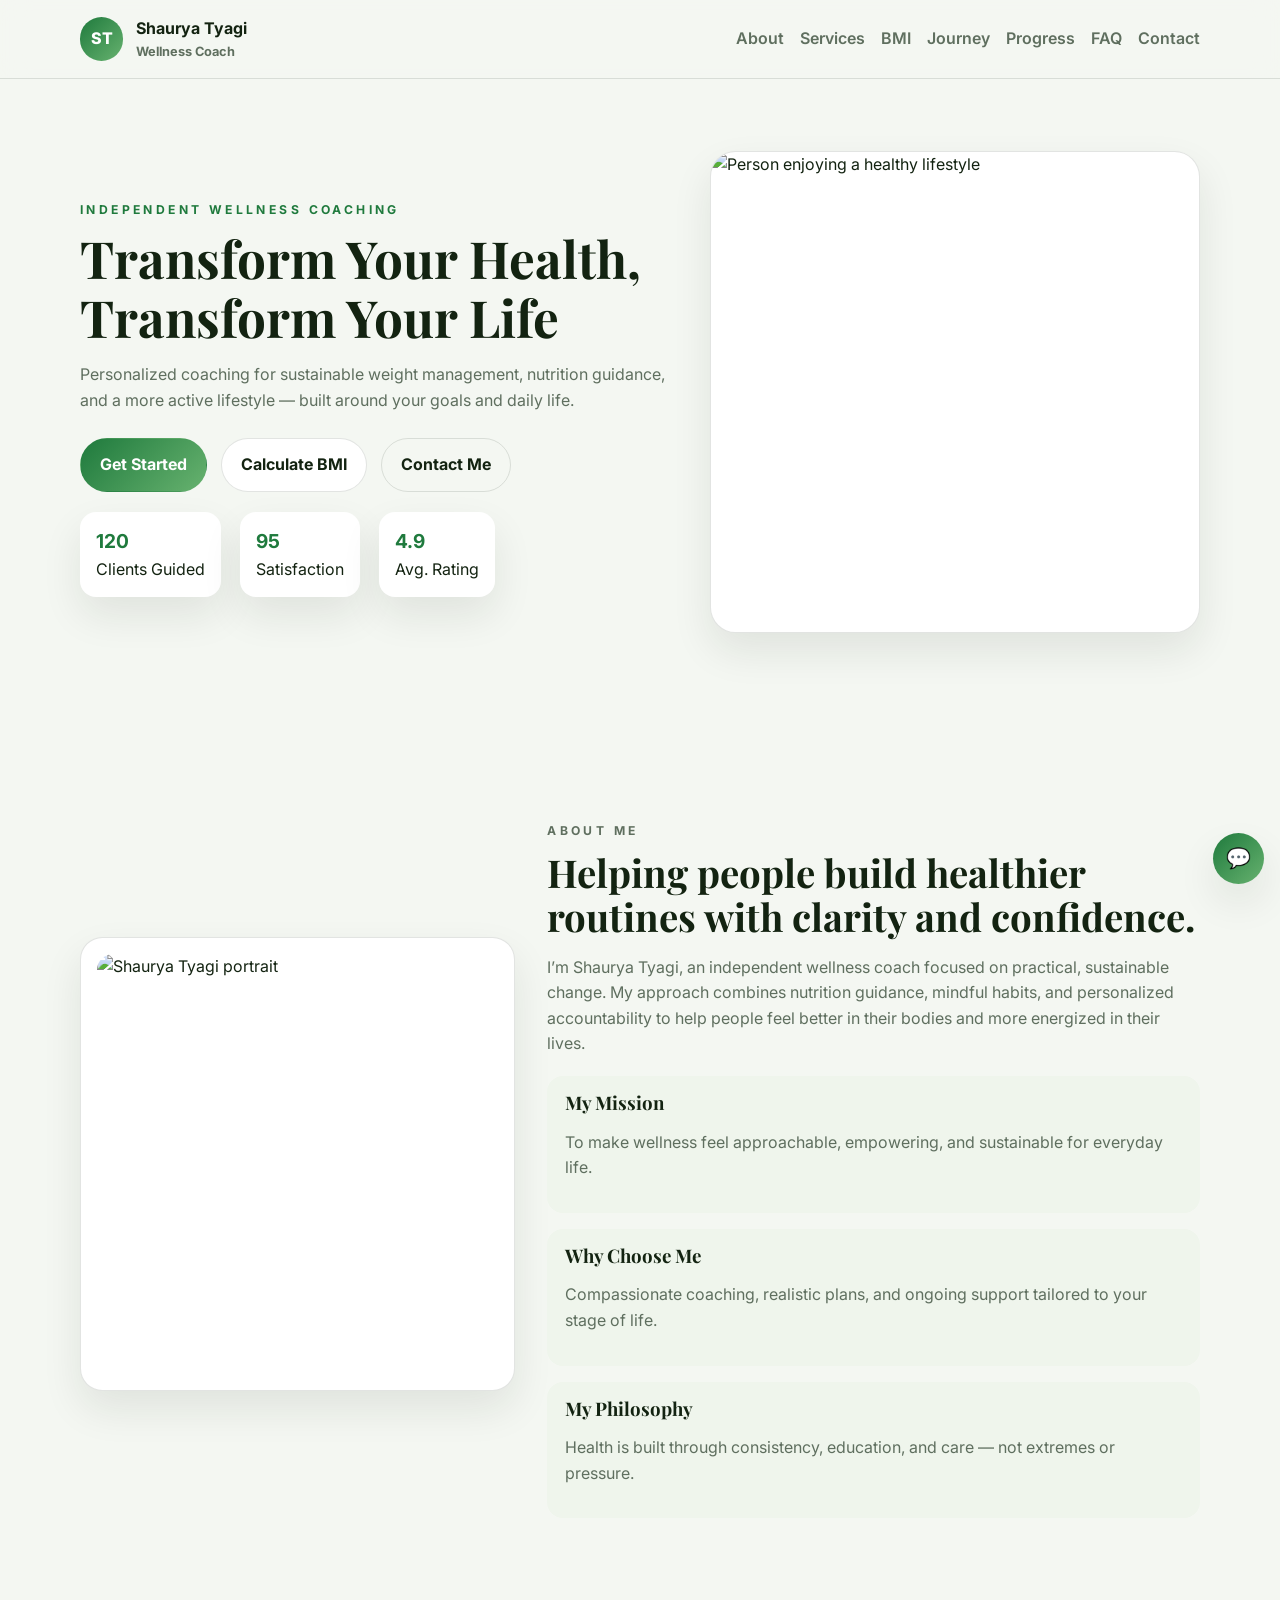
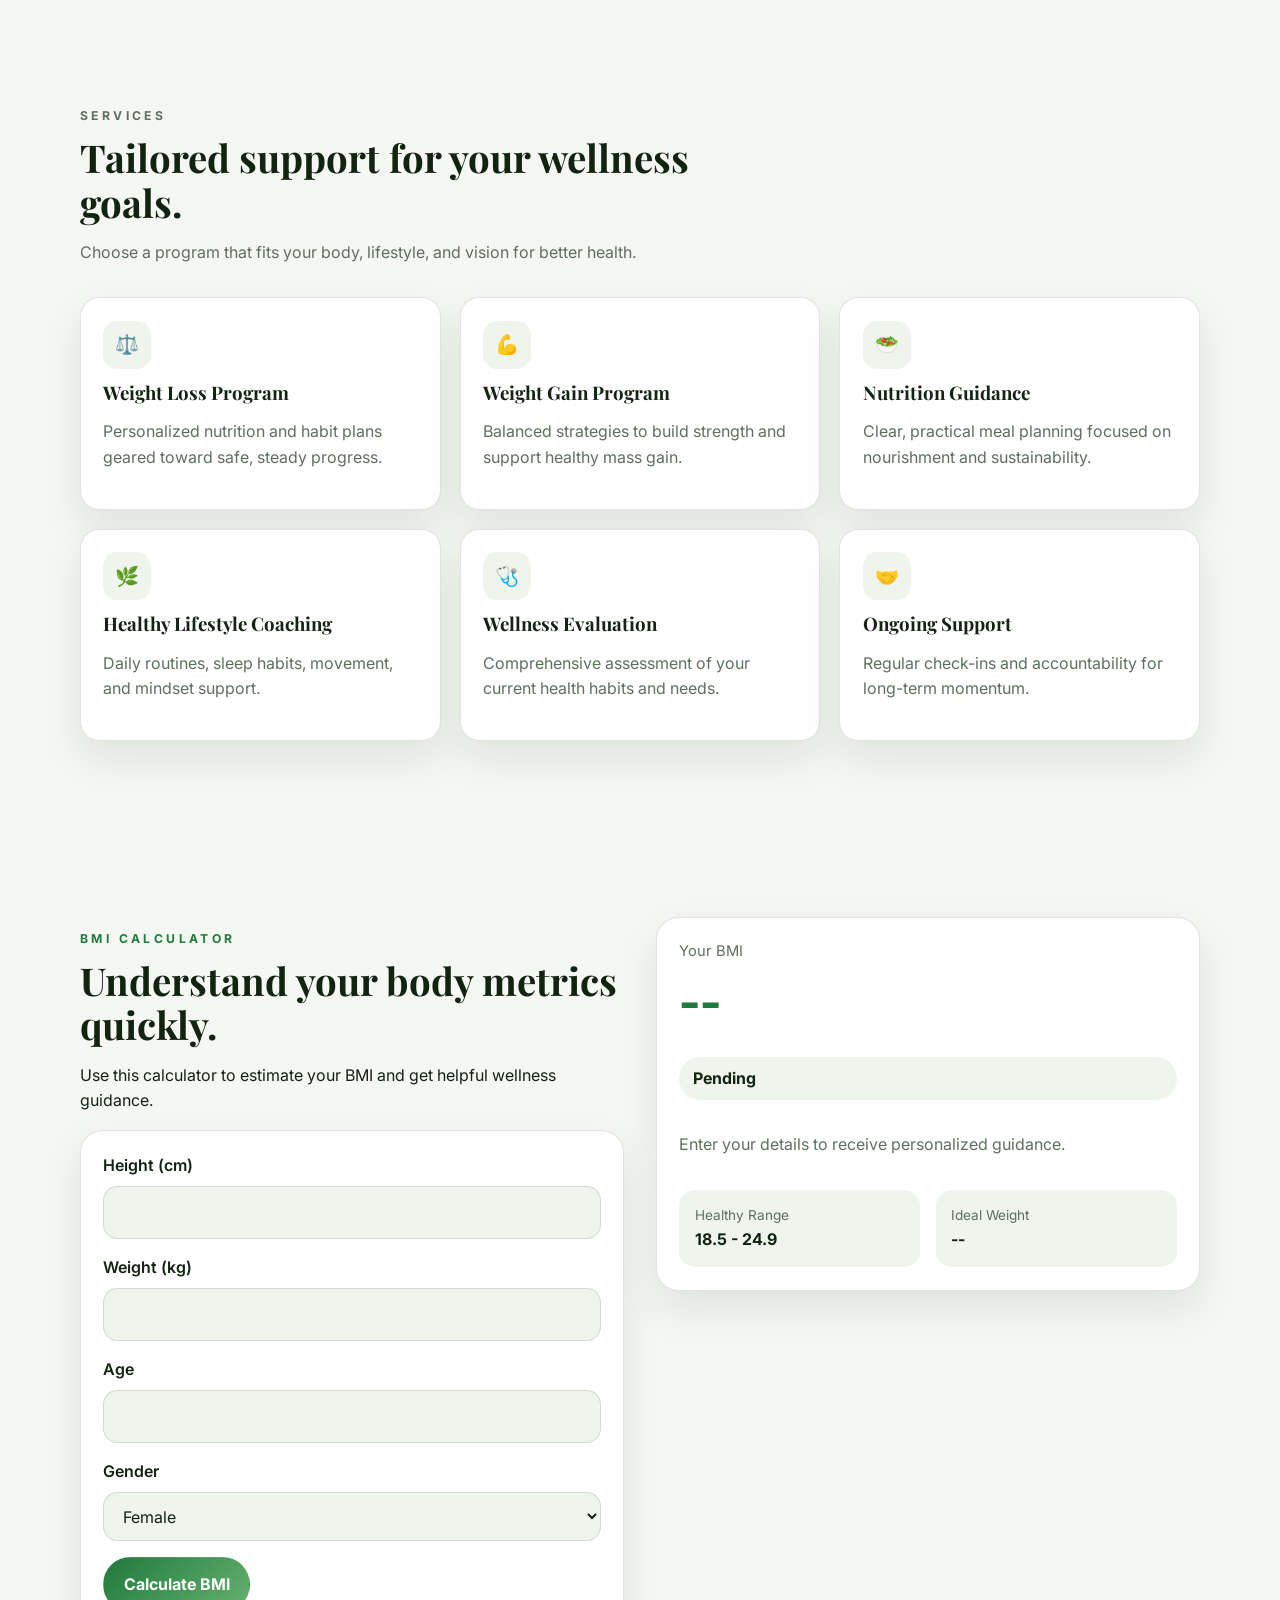
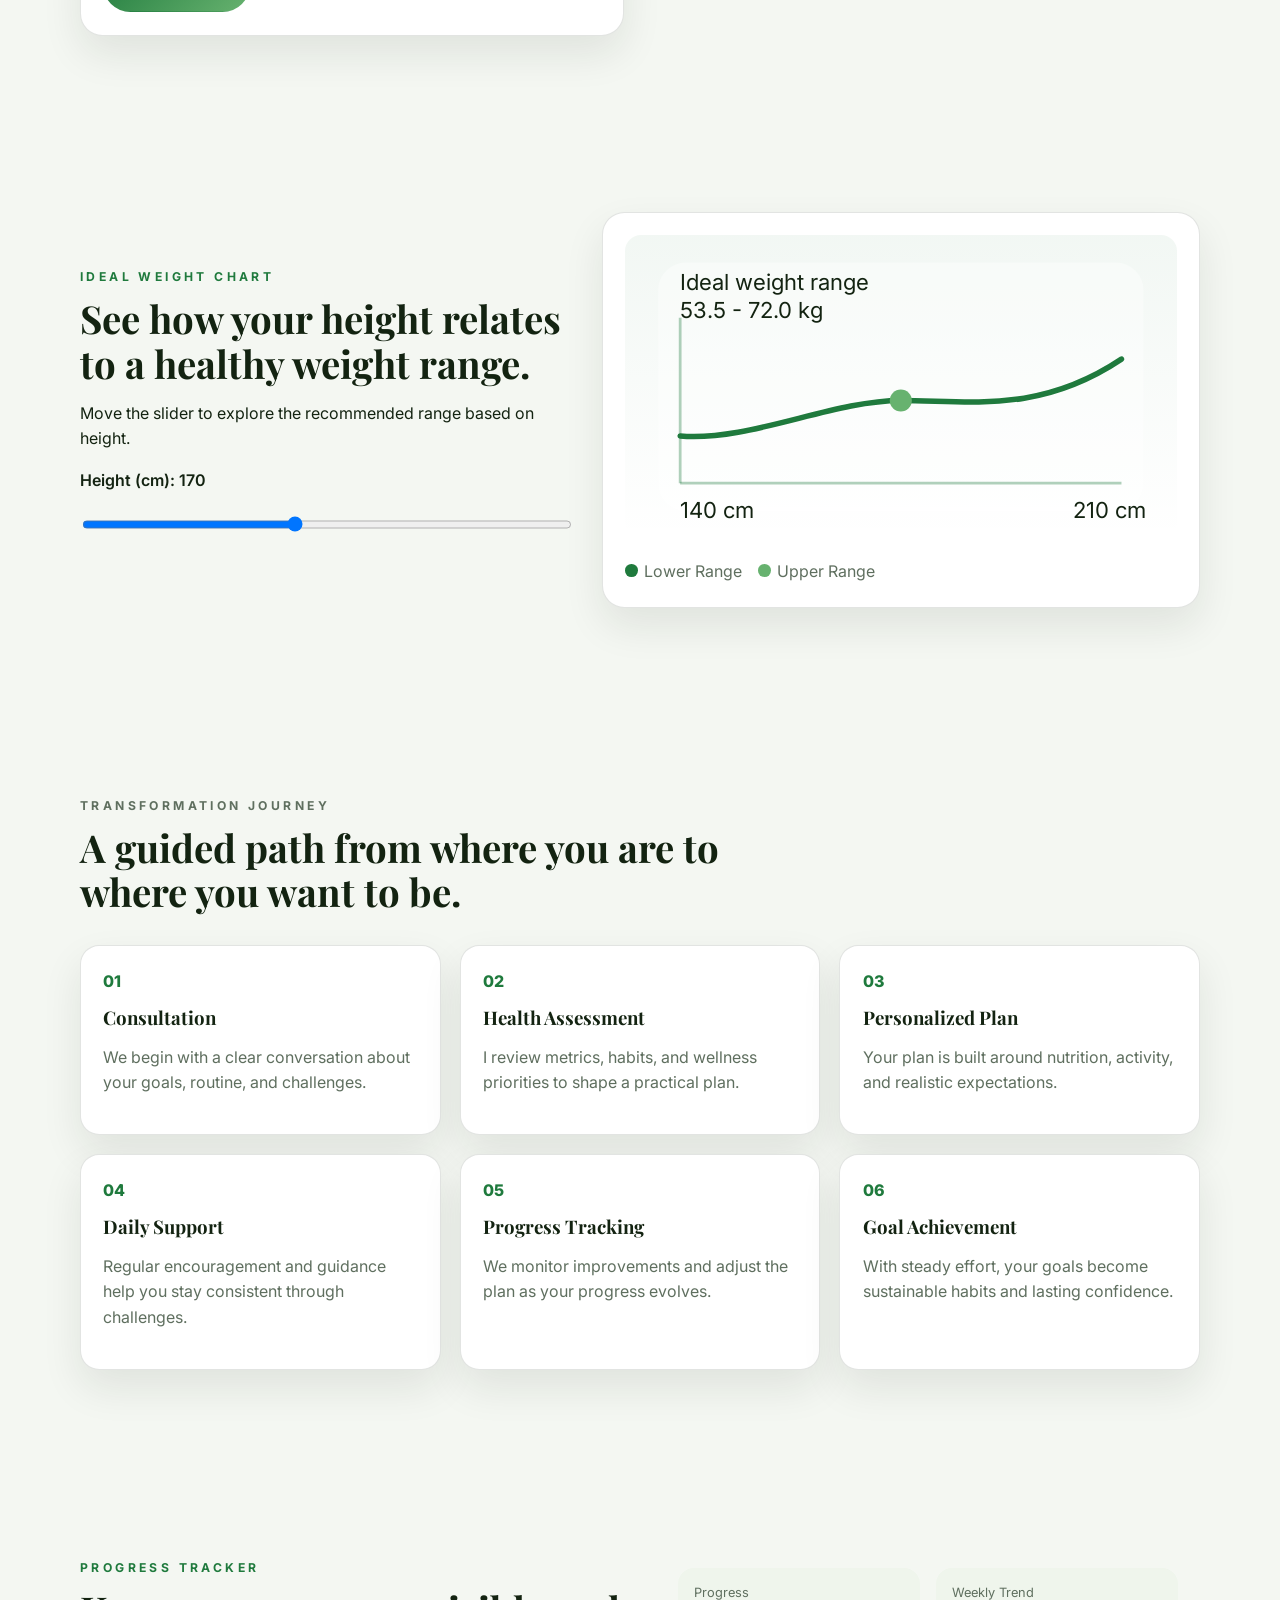
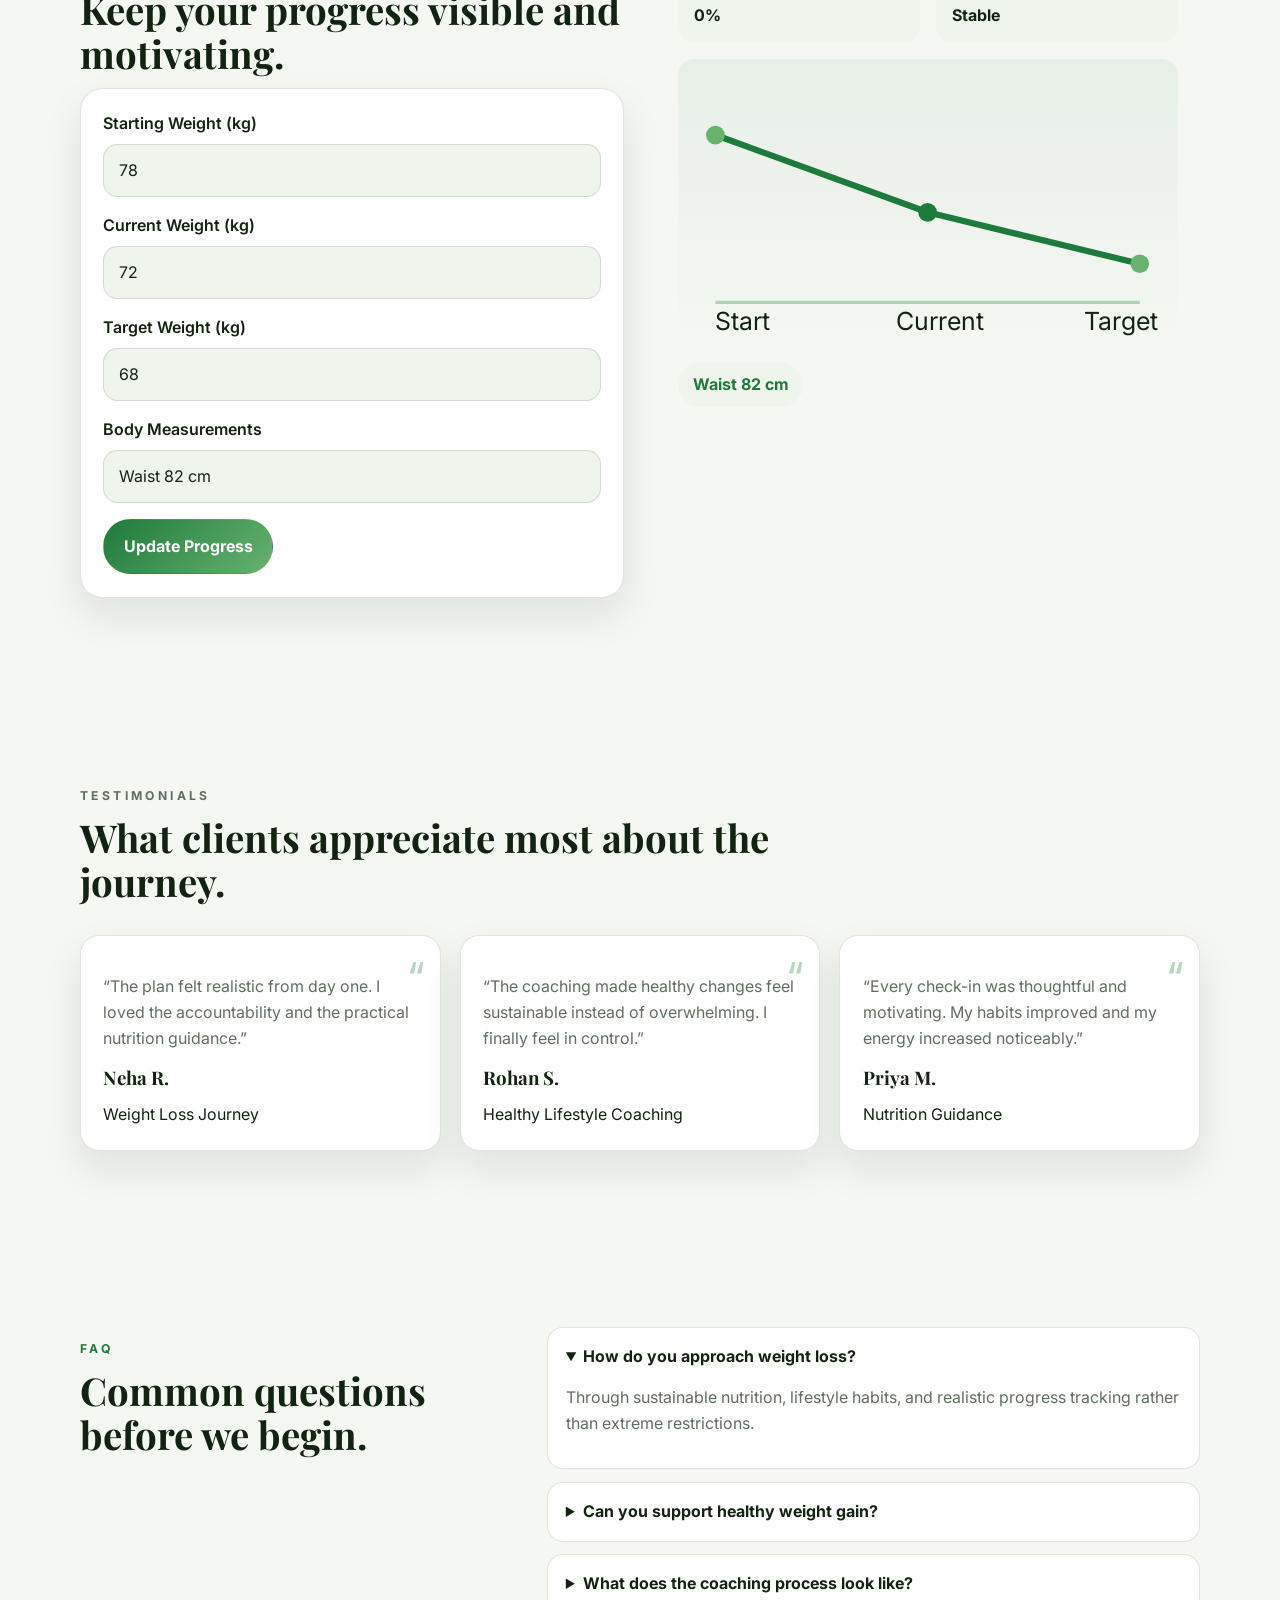
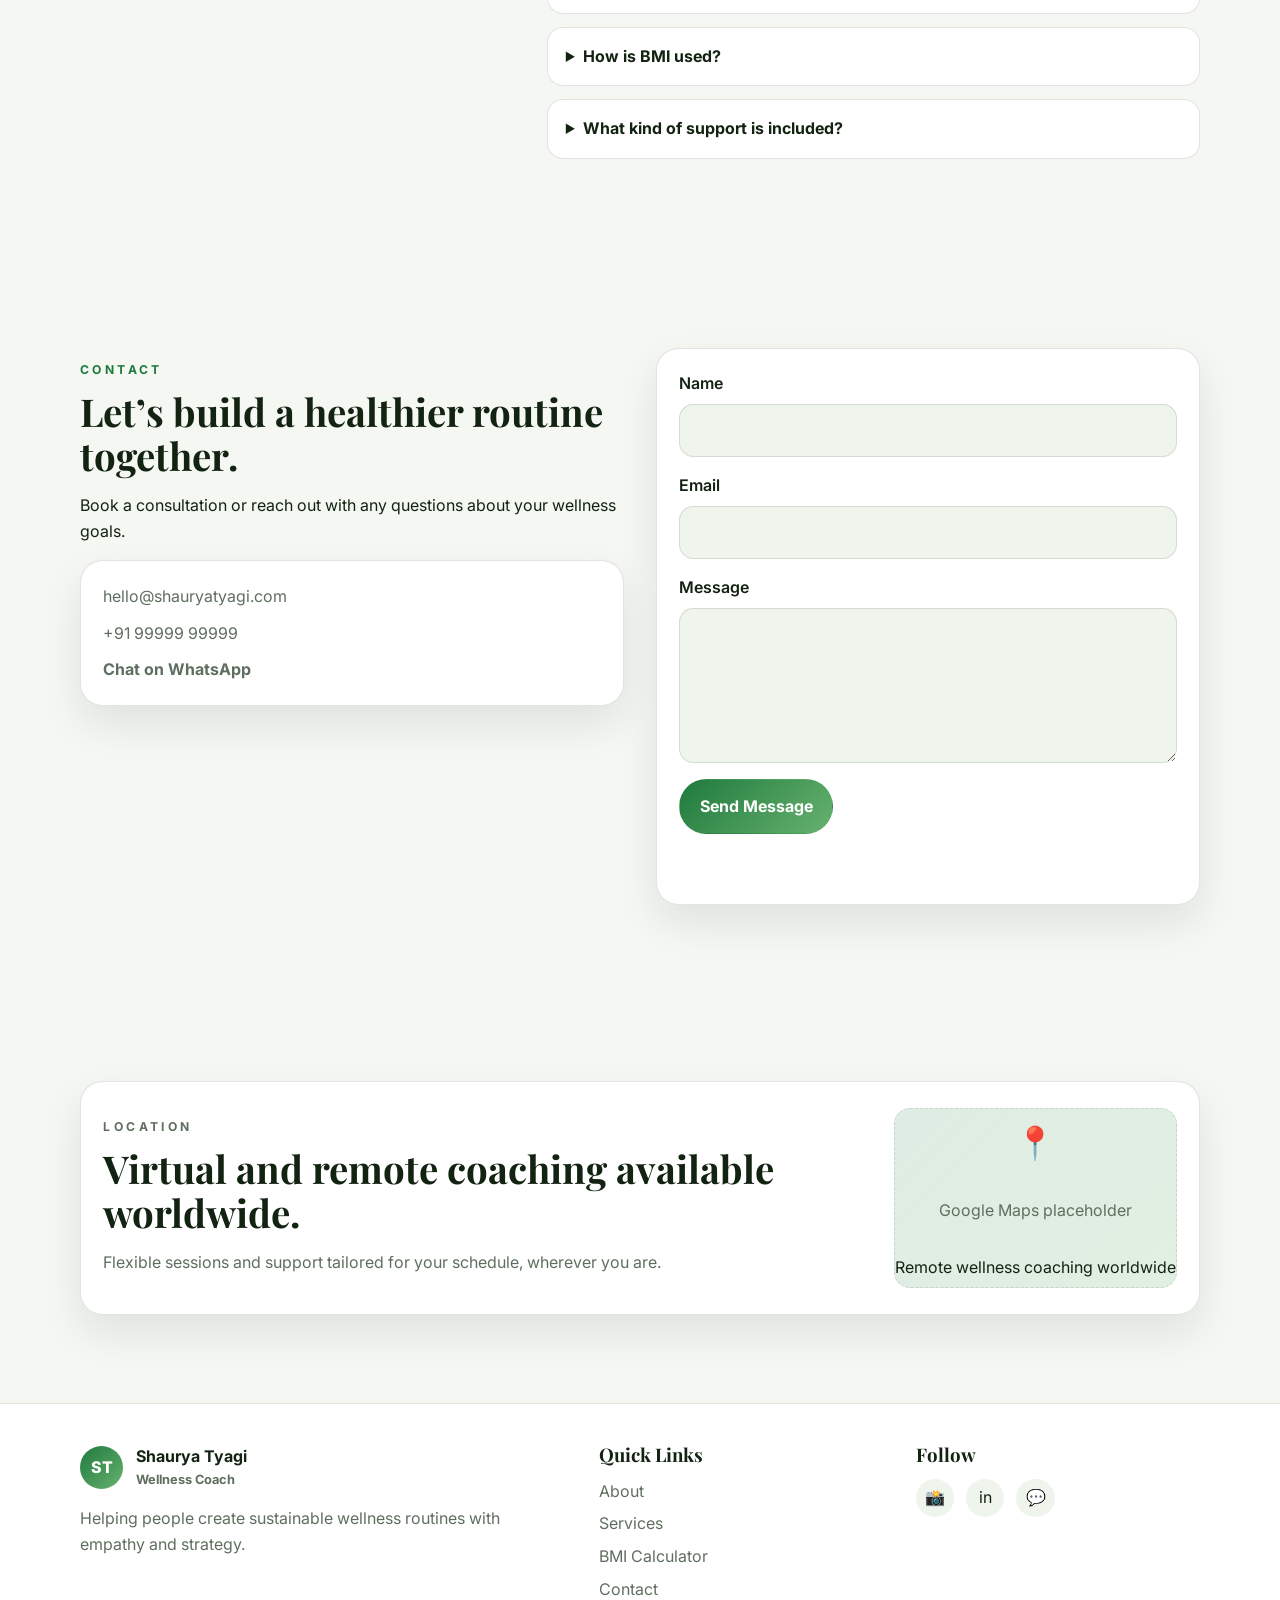
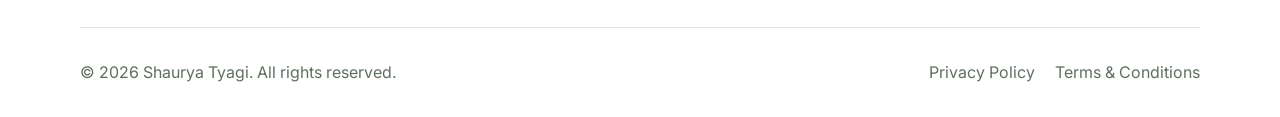
==== index.html @ 5077f077 "Publish wellness website" ====
<!DOCTYPE html>
<html lang="en">
  <head>
    <meta charset="UTF-8" />
    <meta name="viewport" content="width=device-width, initial-scale=1.0" />
    <title>Shaurya Tyagi | Wellness Coaching</title>
    <meta
      name="description"
      content="Premium wellness coaching for healthy weight loss, weight gain, nutrition guidance, and sustainable lifestyle transformation."
    />
    <meta name="theme-color" content="#1f7a3d" />
    <meta name="robots" content="index, follow" />
    <link rel="canonical" href="https://shauryatyagi.com/" />
    <meta property="og:title" content="Shaurya Tyagi | Wellness Coaching" />
    <meta
      property="og:description"
      content="Personalized wellness coaching for weight management, nutrition, and healthy lifestyle transformation."
    />
    <meta property="og:type" content="website" />
    <meta property="og:url" content="https://shauryatyagi.com/" />
    <meta property="og:image" content="https://images.unsplash.com/photo-1518611012118-696072aa579a?auto=format&fit=crop&w=1200&q=80" />
    <meta name="twitter:card" content="summary_large_image" />
    <meta name="twitter:title" content="Shaurya Tyagi | Wellness Coaching" />
    <meta name="twitter:description" content="Premium wellness coaching for sustainable health transformation." />
    <link rel="icon" href="data:image/svg+xml,%3Csvg xmlns='http://www.w3.org/2000/svg' viewBox='0 0 64 64'%3E%3Crect width='64' height='64' rx='16' fill='%231f7a3d'/%3E%3Cpath d='M20 44c4-10 10-17 12-17s8 7 12 17' stroke='white' stroke-width='4' fill='none' stroke-linecap='round'/%3E%3Cpath d='M24 24c0-6 4-10 8-10s8 4 8 10' stroke='white' stroke-width='4' fill='none' stroke-linecap='round'/%3E%3C/svg%3E" />
    <link rel="preconnect" href="https://fonts.googleapis.com" />
    <link rel="preconnect" href="https://fonts.gstatic.com" crossorigin />
    <link href="https://fonts.googleapis.com/css2?family=Inter:wght@400;500;600;700;800&family=Playfair+Display:wght@600;700&display=swap" rel="stylesheet" />
    <link rel="stylesheet" href="style.css" />
    <script type="application/ld+json">
      {
        "@context": "https://schema.org",
        "@type": "Person",
        "name": "Shaurya Tyagi",
        "jobTitle": "Independent Herbalife Wellness Coach",
        "description": "Wellness coach helping clients achieve healthy weight loss, weight gain, better nutrition, and sustainable active lifestyles.",
        "url": "https://shauryatyagi.com",
        "sameAs": [
          "https://www.instagram.com/",
          "https://www.linkedin.com/"
        ]
      }
    </script>
  </head>
  <body>
    <a class="skip-link" href="#main-content">Skip to content</a>

    <div class="loader" aria-hidden="true">
      <div class="loader-spinner"></div>
    </div>

    <header class="site-header">
      <div class="container nav-wrap">
        <a class="brand" href="#hero" aria-label="Go to homepage">
          <span class="brand-mark">ST</span>
          <span>
            <strong>Shaurya Tyagi</strong>
            <small>Wellness Coach</small>
          </span>
        </a>
        <button class="nav-toggle" aria-expanded="false" aria-label="Toggle navigation">
          <span></span><span></span><span></span>
        </button>
        <nav class="site-nav" aria-label="Primary navigation">
          <a href="#about">About</a>
          <a href="#services">Services</a>
          <a href="#bmi">BMI</a>
          <a href="#journey">Journey</a>
          <a href="#progress">Progress</a>
          <a href="#faq">FAQ</a>
          <a href="#contact">Contact</a>
          <button class="theme-toggle" type="button" aria-label="Toggle dark mode">
            <span class="theme-icon">☀️</span>
          </button>
        </nav>
      </div>
    </header>

    <main id="main-content">
      <section class="hero section" id="hero">
        <div class="container hero-grid">
          <div class="hero-copy reveal">
            <p class="eyebrow">Independent Wellness Coaching</p>
            <h1>Transform Your Health, Transform Your Life</h1>
            <p class="hero-text">
              Personalized coaching for sustainable weight management, nutrition guidance, and a more active lifestyle — built around your goals and daily life.
            </p>
            <div class="hero-actions">
              <a class="btn btn-primary" href="#contact">Get Started</a>
              <a class="btn btn-secondary" href="#bmi">Calculate BMI</a>
              <a class="btn btn-ghost" href="#contact">Contact Me</a>
            </div>
            <div class="hero-highlights">
              <div>
                <strong data-counter="120">0</strong>
                <span>Clients Guided</span>
              </div>
              <div>
                <strong data-counter="95">0</strong>
                <span>Satisfaction</span>
              </div>
              <div>
                <strong data-counter="4.9">0</strong>
                <span>Avg. Rating</span>
              </div>
            </div>
          </div>
          <div class="hero-visual reveal">
            <div class="hero-card">
              <img src="https://images.unsplash.com/photo-1518611012118-696072aa579a?auto=format&fit=crop&w=900&q=80" alt="Person enjoying a healthy lifestyle" />
            </div>
          </div>
        </div>
      </section>

      <section class="section about" id="about">
        <div class="container about-grid">
          <div class="about-photo reveal">
            <div class="photo-frame">
              <img src="https://images.unsplash.com/photo-1517841905240-472988babdf9?auto=format&fit=crop&w=800&q=80" alt="Shaurya Tyagi portrait" />
            </div>
          </div>
          <div class="about-copy reveal">
            <p class="eyebrow">About Me</p>
            <h2>Helping people build healthier routines with clarity and confidence.</h2>
            <p>
              I’m Shaurya Tyagi, an independent wellness coach focused on practical, sustainable change. My approach combines nutrition guidance, mindful habits, and personalized accountability to help people feel better in their bodies and more energized in their lives.
            </p>
            <div class="about-list">
              <div>
                <h3>My Mission</h3>
                <p>To make wellness feel approachable, empowering, and sustainable for everyday life.</p>
              </div>
              <div>
                <h3>Why Choose Me</h3>
                <p>Compassionate coaching, realistic plans, and ongoing support tailored to your stage of life.</p>
              </div>
              <div>
                <h3>My Philosophy</h3>
                <p>Health is built through consistency, education, and care — not extremes or pressure.</p>
              </div>
            </div>
          </div>
        </div>
      </section>

      <section class="section services" id="services">
        <div class="container">
          <div class="section-heading reveal">
            <p class="eyebrow">Services</p>
            <h2>Tailored support for your wellness goals.</h2>
            <p>Choose a program that fits your body, lifestyle, and vision for better health.</p>
          </div>
          <div class="card-grid">
            <article class="service-card reveal">
              <div class="icon">⚖️</div>
              <h3>Weight Loss Program</h3>
              <p>Personalized nutrition and habit plans geared toward safe, steady progress.</p>
            </article>
            <article class="service-card reveal">
              <div class="icon">💪</div>
              <h3>Weight Gain Program</h3>
              <p>Balanced strategies to build strength and support healthy mass gain.</p>
            </article>
            <article class="service-card reveal">
              <div class="icon">🥗</div>
              <h3>Nutrition Guidance</h3>
              <p>Clear, practical meal planning focused on nourishment and sustainability.</p>
            </article>
            <article class="service-card reveal">
              <div class="icon">🌿</div>
              <h3>Healthy Lifestyle Coaching</h3>
              <p>Daily routines, sleep habits, movement, and mindset support.</p>
            </article>
            <article class="service-card reveal">
              <div class="icon">🩺</div>
              <h3>Wellness Evaluation</h3>
              <p>Comprehensive assessment of your current health habits and needs.</p>
            </article>
            <article class="service-card reveal">
              <div class="icon">🤝</div>
              <h3>Ongoing Support</h3>
              <p>Regular check-ins and accountability for long-term momentum.</p>
            </article>
          </div>
        </div>
      </section>

      <section class="section bmi" id="bmi">
        <div class="container bmi-grid">
          <div class="reveal">
            <p class="eyebrow">BMI Calculator</p>
            <h2>Understand your body metrics quickly.</h2>
            <p>Use this calculator to estimate your BMI and get helpful wellness guidance.</p>
            <form id="bmi-form" class="form-card">
              <div class="field-group">
                <label for="height">Height (cm)</label>
                <input id="height" name="height" type="number" min="100" max="250" required />
              </div>
              <div class="field-group">
                <label for="weight">Weight (kg)</label>
                <input id="weight" name="weight" type="number" min="30" max="300" required />
              </div>
              <div class="field-group">
                <label for="age">Age</label>
                <input id="age" name="age" type="number" min="18" max="80" required />
              </div>
              <div class="field-group">
                <label for="gender">Gender</label>
                <select id="gender" name="gender">
                  <option value="female">Female</option>
                  <option value="male">Male</option>
                  <option value="other">Other</option>
                </select>
              </div>
              <button class="btn btn-primary" type="submit">Calculate BMI</button>
            </form>
          </div>
          <div class="result-card reveal" id="bmi-result">
            <div class="result-value">
              <span class="result-label">Your BMI</span>
              <strong id="bmi-value">--</strong>
            </div>
            <div class="result-badge" id="bmi-category">Pending</div>
            <p id="bmi-advice">Enter your details to receive personalized guidance.</p>
            <div class="result-meta">
              <div>
                <span>Healthy Range</span>
                <strong>18.5 - 24.9</strong>
              </div>
              <div>
                <span>Ideal Weight</span>
                <strong id="ideal-weight">--</strong>
              </div>
            </div>
          </div>
        </div>
      </section>

      <section class="section chart-section">
        <div class="container chart-grid">
          <div class="reveal">
            <p class="eyebrow">Ideal Weight Chart</p>
            <h2>See how your height relates to a healthy weight range.</h2>
            <p>Move the slider to explore the recommended range based on height.</p>
            <div class="field-group">
              <label for="height-range">Height (cm): <span id="height-range-value">170</span></label>
              <input id="height-range" type="range" min="140" max="210" value="170" />
            </div>
          </div>
          <div class="chart-card reveal">
            <svg id="weight-chart" viewBox="0 0 400 220" role="img" aria-label="Ideal weight chart"></svg>
            <div class="chart-legend">
              <span><i class="legend-dot low"></i>Lower Range</span>
              <span><i class="legend-dot high"></i>Upper Range</span>
            </div>
          </div>
        </div>
      </section>

      <section class="section journey" id="journey">
        <div class="container">
          <div class="section-heading reveal">
            <p class="eyebrow">Transformation Journey</p>
            <h2>A guided path from where you are to where you want to be.</h2>
          </div>
          <div class="journey-steps">
            <article class="journey-card reveal">
              <span>01</span>
              <h3>Consultation</h3>
              <p>We begin with a clear conversation about your goals, routine, and challenges.</p>
            </article>
            <article class="journey-card reveal">
              <span>02</span>
              <h3>Health Assessment</h3>
              <p>I review metrics, habits, and wellness priorities to shape a practical plan.</p>
            </article>
            <article class="journey-card reveal">
              <span>03</span>
              <h3>Personalized Plan</h3>
              <p>Your plan is built around nutrition, activity, and realistic expectations.</p>
            </article>
            <article class="journey-card reveal">
              <span>04</span>
              <h3>Daily Support</h3>
              <p>Regular encouragement and guidance help you stay consistent through challenges.</p>
            </article>
            <article class="journey-card reveal">
              <span>05</span>
              <h3>Progress Tracking</h3>
              <p>We monitor improvements and adjust the plan as your progress evolves.</p>
            </article>
            <article class="journey-card reveal">
              <span>06</span>
              <h3>Goal Achievement</h3>
              <p>With steady effort, your goals become sustainable habits and lasting confidence.</p>
            </article>
          </div>
        </div>
      </section>

      <section class="section progress" id="progress">
        <div class="container progress-grid">
          <div class="reveal">
            <p class="eyebrow">Progress Tracker</p>
            <h2>Keep your progress visible and motivating.</h2>
            <form id="progress-form" class="form-card">
              <div class="field-group">
                <label for="start-weight">Starting Weight (kg)</label>
                <input id="start-weight" type="number" value="78" />
              </div>
              <div class="field-group">
                <label for="current-weight">Current Weight (kg)</label>
                <input id="current-weight" type="number" value="72" />
              </div>
              <div class="field-group">
                <label for="target-weight">Target Weight (kg)</label>
                <input id="target-weight" type="number" value="68" />
              </div>
              <div class="field-group">
                <label for="measurements">Body Measurements</label>
                <input id="measurements" type="text" value="Waist 82 cm" />
              </div>
              <button class="btn btn-primary" type="submit">Update Progress</button>
            </form>
          </div>
          <div class="progress-card reveal">
            <div class="progress-stats">
              <div>
                <span>Progress</span>
                <strong id="progress-percent">0%</strong>
              </div>
              <div>
                <span>Weekly Trend</span>
                <strong id="weekly-trend">Stable</strong>
              </div>
            </div>
            <svg id="progress-chart" viewBox="0 0 320 180" role="img" aria-label="Progress chart"></svg>
            <div class="measurement-pill" id="measurement-output">Waist 82 cm</div>
          </div>
        </div>
      </section>

      <section class="section testimonials">
        <div class="container">
          <div class="section-heading reveal">
            <p class="eyebrow">Testimonials</p>
            <h2>What clients appreciate most about the journey.</h2>
          </div>
          <div class="card-grid">
            <article class="testimonial-card reveal">
              <p>“The plan felt realistic from day one. I loved the accountability and the practical nutrition guidance.”</p>
              <h3>Neha R.</h3>
              <span>Weight Loss Journey</span>
            </article>
            <article class="testimonial-card reveal">
              <p>“The coaching made healthy changes feel sustainable instead of overwhelming. I finally feel in control.”</p>
              <h3>Rohan S.</h3>
              <span>Healthy Lifestyle Coaching</span>
            </article>
            <article class="testimonial-card reveal">
              <p>“Every check-in was thoughtful and motivating. My habits improved and my energy increased noticeably.”</p>
              <h3>Priya M.</h3>
              <span>Nutrition Guidance</span>
            </article>
          </div>
        </div>
      </section>

      <section class="section faq" id="faq">
        <div class="container faq-grid">
          <div class="reveal">
            <p class="eyebrow">FAQ</p>
            <h2>Common questions before we begin.</h2>
          </div>
          <div class="faq-list reveal">
            <details open>
              <summary>How do you approach weight loss?</summary>
              <p>Through sustainable nutrition, lifestyle habits, and realistic progress tracking rather than extreme restrictions.</p>
            </details>
            <details>
              <summary>Can you support healthy weight gain?</summary>
              <p>Yes — I create plans that focus on balanced nourishment, strength, and steady improvement.</p>
            </details>
            <details>
              <summary>What does the coaching process look like?</summary>
              <p>It begins with a consultation, a health assessment, and then a personalized plan with ongoing guidance.</p>
            </details>
            <details>
              <summary>How is BMI used?</summary>
              <p>BMI is a general screening tool that helps give context to health status and guide conversations around habits.</p>
            </details>
            <details>
              <summary>What kind of support is included?</summary>
              <p>Regular support, motivation, progress reviews, and practical adjustments as needed.</p>
            </details>
          </div>
        </div>
      </section>

      <section class="section contact" id="contact">
        <div class="container contact-grid">
          <div class="reveal">
            <p class="eyebrow">Contact</p>
            <h2>Let’s build a healthier routine together.</h2>
            <p>Book a consultation or reach out with any questions about your wellness goals.</p>
            <div class="contact-card">
              <a href="mailto:hello@shauryatyagi.com">hello@shauryatyagi.com</a>
              <a href="tel:+919999999999">+91 99999 99999</a>
              <a class="whatsapp-link" href="https://wa.me/919999999999" target="_blank" rel="noreferrer">Chat on WhatsApp</a>
            </div>
          </div>
          <div class="reveal">
            <form id="contact-form" class="form-card">
              <div class="field-group">
                <label for="name">Name</label>
                <input id="name" name="name" type="text" required />
              </div>
              <div class="field-group">
                <label for="email">Email</label>
                <input id="email" name="email" type="email" required />
              </div>
              <div class="field-group">
                <label for="message">Message</label>
                <textarea id="message" name="message" rows="5" required></textarea>
              </div>
              <button class="btn btn-primary" type="submit">Send Message</button>
              <p id="form-status" class="form-status" aria-live="polite"></p>
            </form>
          </div>
        </div>
      </section>

      <section class="section map-section">
        <div class="container map-card reveal">
          <div>
            <p class="eyebrow">Location</p>
            <h2>Virtual and remote coaching available worldwide.</h2>
            <p>Flexible sessions and support tailored for your schedule, wherever you are.</p>
          </div>
          <div class="map-placeholder">
            <div class="map-pin">📍</div>
            <p>Google Maps placeholder</p>
            <span>Remote wellness coaching worldwide</span>
          </div>
        </div>
      </section>
    </main>

    <footer class="site-footer">
      <div class="container footer-grid">
        <div>
          <a class="brand footer-brand" href="#hero">
            <span class="brand-mark">ST</span>
            <span>
              <strong>Shaurya Tyagi</strong>
              <small>Wellness Coach</small>
            </span>
          </a>
          <p>Helping people create sustainable wellness routines with empathy and strategy.</p>
        </div>
        <div>
          <h3>Quick Links</h3>
          <ul>
            <li><a href="#about">About</a></li>
            <li><a href="#services">Services</a></li>
            <li><a href="#bmi">BMI Calculator</a></li>
            <li><a href="#contact">Contact</a></li>
          </ul>
        </div>
        <div>
          <h3>Follow</h3>
          <div class="social-links">
            <a href="https://www.instagram.com/" target="_blank" rel="noreferrer" aria-label="Instagram">📸</a>
            <a href="https://www.linkedin.com/" target="_blank" rel="noreferrer" aria-label="LinkedIn">in</a>
            <a href="https://wa.me/919999999999" target="_blank" rel="noreferrer" aria-label="WhatsApp">💬</a>
          </div>
        </div>
      </div>
      <div class="container footer-bottom">
        <p>© <span id="year"></span> Shaurya Tyagi. All rights reserved.</p>
        <div>
          <a href="#">Privacy Policy</a>
          <a href="#">Terms & Conditions</a>
        </div>
      </div>
    </footer>

    <button class="back-to-top" type="button" aria-label="Back to top">↑</button>
    <a class="floating-whatsapp" href="https://wa.me/919999999999" target="_blank" rel="noreferrer" aria-label="Contact on WhatsApp">💬</a>

    <script src="script.js"></script>
  </body>
</html>
---- style.css ----
:root {
  --bg: #f4f7f2;
  --surface: #ffffff;
  --surface-alt: #eff5ec;
  --text: #132311;
  --muted: #5f6f5f;
  --primary: #1f7a3d;
  --primary-dark: #135b2d;
  --accent: #67b26f;
  --border: rgba(19, 35, 17, 0.12);
  --shadow: 0 18px 40px rgba(19, 35, 17, 0.09);
}

body[data-theme='dark'] {
  --bg: #07110a;
  --surface: #101c12;
  --surface-alt: #162418;
  --text: #f2f7ee;
  --muted: #a7b8a2;
  --primary: #6ec97d;
  --primary-dark: #9bedac;
  --accent: #1f7a3d;
  --border: rgba(255, 255, 255, 0.1);
  --shadow: 0 18px 40px rgba(0, 0, 0, 0.28);
}

* {
  box-sizing: border-box;
}

html {
  scroll-behavior: smooth;
}

body {
  margin: 0;
  font-family: 'Inter', sans-serif;
  background: var(--bg);
  color: var(--text);
  line-height: 1.6;
  transition: background 0.3s ease, color 0.3s ease;
}

a {
  color: inherit;
  text-decoration: none;
}

img {
  max-width: 100%;
  display: block;
}

button,
input,
select,
textarea {
  font: inherit;
}

.skip-link {
  position: absolute;
  left: -999px;
  top: 0;
  background: var(--primary);
  color: white;
  padding: 0.8rem 1rem;
  z-index: 1000;
}

.skip-link:focus {
  left: 1rem;
  top: 1rem;
}

.container {
  width: min(1120px, calc(100% - 2rem));
  margin: 0 auto;
}

.section {
  padding: 5.5rem 0;
}

.reveal {
  opacity: 0;
  transform: translateY(24px);
  transition: opacity 0.7s ease, transform 0.7s ease;
}

.reveal.is-visible {
  opacity: 1;
  transform: translateY(0);
}

.loader {
  position: fixed;
  inset: 0;
  background: var(--bg);
  display: grid;
  place-items: center;
  z-index: 9999;
  transition: opacity 0.4s ease, visibility 0.4s ease;
}

.loader.is-hidden {
  opacity: 0;
  visibility: hidden;
}

.loader-spinner {
  width: 56px;
  height: 56px;
  border: 4px solid rgba(31, 122, 61, 0.2);
  border-top-color: var(--primary);
  border-radius: 50%;
  animation: spin 0.9s linear infinite;
}

@keyframes spin {
  to { transform: rotate(360deg); }
}

.site-header {
  position: sticky;
  top: 0;
  z-index: 100;
  background: rgba(244, 247, 242, 0.8);
  backdrop-filter: blur(14px);
  border-bottom: 1px solid var(--border);
}

body[data-theme='dark'] .site-header {
  background: rgba(7, 17, 10, 0.8);
}

.nav-wrap {
  display: flex;
  align-items: center;
  justify-content: space-between;
  padding: 1rem 0;
  gap: 1rem;
}

.brand {
  display: flex;
  align-items: center;
  gap: 0.8rem;
  font-weight: 700;
}

.brand strong,
.brand small {
  display: block;
}

.brand small {
  color: var(--muted);
  font-size: 0.8rem;
}

.brand-mark {
  display: grid;
  place-items: center;
  width: 2.7rem;
  height: 2.7rem;
  border-radius: 50%;
  background: linear-gradient(135deg, var(--primary), var(--accent));
  color: white;
  font-weight: 800;
}

.site-nav {
  display: flex;
  align-items: center;
  gap: 1rem;
}

.site-nav a {
  color: var(--muted);
  font-weight: 600;
}

.site-nav a:hover,
.site-nav a:focus-visible {
  color: var(--primary);
}

.nav-toggle,
.theme-toggle {
  display: none;
  border: 0;
  background: transparent;
  cursor: pointer;
}

.hero {
  padding-top: 4.5rem;
}

.hero-grid,
.about-grid,
.bmi-grid,
.chart-grid,
.progress-grid,
.contact-grid,
.footer-grid {
  display: grid;
  gap: 2rem;
}

.hero-grid {
  grid-template-columns: 1.1fr 0.9fr;
  align-items: center;
}

.eyebrow {
  display: inline-block;
  text-transform: uppercase;
  letter-spacing: 0.28em;
  font-size: 0.76rem;
  font-weight: 700;
  color: var(--primary);
  margin-bottom: 0.6rem;
}

h1,
h2,
h3 {
  line-height: 1.15;
  margin: 0 0 0.8rem;
  font-family: 'Playfair Display', serif;
}

h1 {
  font-size: clamp(2.2rem, 4vw, 3.8rem);
}

h2 {
  font-size: clamp(1.8rem, 3vw, 2.4rem);
}

.hero-text,
.section-heading p,
.about-copy p,
.service-card p,
.result-card p,
.chart-card p,
.journey-card p,
.testimonial-card p,
.faq-list p,
.contact-card a,
.map-card p,
.site-footer p,
.site-footer li {
  color: var(--muted);
}

.hero-actions {
  display: flex;
  flex-wrap: wrap;
  gap: 0.85rem;
  margin: 1.5rem 0 1.2rem;
}

.btn {
  display: inline-flex;
  align-items: center;
  justify-content: center;
  padding: 0.85rem 1.2rem;
  border-radius: 999px;
  border: 1px solid transparent;
  font-weight: 700;
  cursor: pointer;
  transition: transform 0.2s ease, box-shadow 0.2s ease, background 0.3s ease;
}

.btn:hover,
.btn:focus-visible {
  transform: translateY(-2px);
  box-shadow: var(--shadow);
}

.btn-primary {
  background: linear-gradient(135deg, var(--primary), var(--accent));
  color: white;
}

.btn-secondary {
  background: var(--surface);
  border-color: var(--border);
}

.btn-ghost {
  background: transparent;
  border-color: var(--border);
}

.hero-highlights {
  display: flex;
  flex-wrap: wrap;
  gap: 1.2rem;
  margin-top: 1.2rem;
}

.hero-highlights > div {
  min-width: 100px;
  padding: 0.9rem 1rem;
  border-radius: 1rem;
  background: var(--surface);
  box-shadow: var(--shadow);
}

.hero-highlights strong {
  display: block;
  font-size: 1.2rem;
  color: var(--primary);
}

.hero-card,
.photo-frame,
.service-card,
.form-card,
.result-card,
.chart-card,
.journey-card,
.testimonial-card,
.map-card,
.contact-card {
  background: var(--surface);
  border: 1px solid var(--border);
  box-shadow: var(--shadow);
}

.hero-card {
  border-radius: 1.6rem;
  overflow: hidden;
}

.hero-card img {
  width: 100%;
  height: 100%;
  object-fit: cover;
  min-height: 480px;
}

.section-heading {
  max-width: 700px;
  margin-bottom: 2rem;
}

.card-grid,
.journey-steps {
  display: grid;
  gap: 1.2rem;
  grid-template-columns: repeat(3, minmax(0, 1fr));
}

.service-card,
.testimonial-card,
.journey-card {
  padding: 1.4rem;
  border-radius: 1.2rem;
}

.icon {
  width: 3rem;
  height: 3rem;
  border-radius: 0.9rem;
  display: grid;
  place-items: center;
  margin-bottom: 0.8rem;
  background: var(--surface-alt);
  font-size: 1.2rem;
}

.about-grid {
  grid-template-columns: 0.8fr 1.2fr;
  align-items: center;
}

.photo-frame {
  padding: 1rem;
  border-radius: 1.4rem;
}

.photo-frame img {
  border-radius: 1rem;
  min-height: 420px;
  object-fit: cover;
}

.about-list {
  display: grid;
  gap: 1rem;
  margin-top: 1.2rem;
}

.about-list > div {
  padding: 1rem 1.1rem;
  background: var(--surface-alt);
  border-radius: 1rem;
}

.bmi-grid,
.progress-grid,
.contact-grid {
  grid-template-columns: repeat(2, minmax(0, 1fr));
  align-items: start;
}

.form-card,
.result-card,
.chart-card,
.progress-card,
.contact-card,
.map-card {
  border-radius: 1.4rem;
  padding: 1.4rem;
}

.field-group {
  display: flex;
  flex-direction: column;
  gap: 0.45rem;
  margin-bottom: 1rem;
}

.field-group label {
  font-weight: 600;
}

.field-group input,
.field-group select,
.field-group textarea {
  width: 100%;
  border: 1px solid var(--border);
  border-radius: 0.9rem;
  padding: 0.8rem 0.9rem;
  background: var(--surface-alt);
  color: var(--text);
}

.field-group input:focus,
.field-group select:focus,
.field-group textarea:focus {
  outline: 2px solid rgba(31, 122, 61, 0.2);
  border-color: var(--primary);
}

.result-card {
  display: grid;
  gap: 1rem;
}

.result-value strong {
  font-size: clamp(2.2rem, 4vw, 3rem);
  color: var(--primary);
}

.result-label {
  display: block;
  font-size: 0.92rem;
  color: var(--muted);
}

.result-badge {
  display: inline-flex;
  align-self: start;
  padding: 0.55rem 0.85rem;
  border-radius: 999px;
  background: var(--surface-alt);
  font-weight: 700;
}

.result-meta {
  display: flex;
  flex-wrap: wrap;
  gap: 1rem;
}

.result-meta > div {
  flex: 1;
  min-width: 140px;
  padding: 0.95rem;
  border-radius: 1rem;
  background: var(--surface-alt);
}

.result-meta span {
  display: block;
  color: var(--muted);
  font-size: 0.85rem;
}

.chart-grid {
  grid-template-columns: 0.9fr 1.1fr;
  align-items: center;
}

#weight-chart,
#progress-chart {
  width: 100%;
  height: auto;
  border-radius: 1rem;
  background: linear-gradient(180deg, rgba(31, 122, 61, 0.06), rgba(31, 122, 61, 0));
}

.chart-legend {
  display: flex;
  gap: 1rem;
  margin-top: 0.8rem;
  color: var(--muted);
}

.legend-dot {
  display: inline-block;
  width: 0.8rem;
  height: 0.8rem;
  border-radius: 50%;
  margin-right: 0.4rem;
}

.legend-dot.low { background: var(--primary); }
.legend-dot.high { background: var(--accent); }

.journey-steps {
  grid-template-columns: repeat(3, minmax(0, 1fr));
}

.journey-card span {
  display: inline-flex;
  margin-bottom: 0.8rem;
  color: var(--primary);
  font-weight: 800;
}

.progress-stats {
  display: flex;
  justify-content: space-between;
  gap: 1rem;
  margin-bottom: 1rem;
}

.progress-stats > div {
  flex: 1;
  padding: 0.9rem 1rem;
  border-radius: 1rem;
  background: var(--surface-alt);
}

.progress-stats span {
  display: block;
  color: var(--muted);
  font-size: 0.8rem;
}

.measurement-pill {
  display: inline-block;
  margin-top: 0.95rem;
  padding: 0.6rem 0.9rem;
  border-radius: 999px;
  background: var(--surface-alt);
  color: var(--primary);
  font-weight: 700;
}

.testimonial-card {
  position: relative;
}

.testimonial-card::before {
  content: '“';
  font-size: 3rem;
  color: var(--primary);
  position: absolute;
  top: 0.4rem;
  right: 1rem;
  opacity: 0.3;
}

.faq-grid {
  display: grid;
  grid-template-columns: 0.8fr 1.2fr;
  gap: 2rem;
}

.faq-list details {
  padding: 1rem 1.1rem;
  border: 1px solid var(--border);
  border-radius: 1rem;
  background: var(--surface);
  margin-bottom: 0.8rem;
}

.faq-list summary {
  cursor: pointer;
  font-weight: 700;
}

.contact-card {
  display: grid;
  gap: 0.7rem;
  margin-top: 1rem;
}

.contact-card a {
  display: block;
}

.whatsapp-link {
  color: var(--primary);
  font-weight: 700;
}

.map-card {
  display: grid;
  grid-template-columns: 1fr auto;
  align-items: center;
  gap: 1.2rem;
}

.map-placeholder {
  min-width: 260px;
  min-height: 180px;
  border-radius: 1rem;
  background: linear-gradient(135deg, rgba(31, 122, 61, 0.14), rgba(103, 178, 111, 0.2));
  display: grid;
  place-items: center;
  text-align: center;
  border: 1px dashed var(--border);
}

.map-pin {
  font-size: 2rem;
}

.site-footer {
  background: var(--surface);
  border-top: 1px solid var(--border);
  padding: 2.5rem 0 1rem;
}

.footer-grid {
  grid-template-columns: 1.2fr 0.7fr 0.7fr;
}

.site-footer ul {
  list-style: none;
  padding: 0;
  margin: 0;
  display: grid;
  gap: 0.45rem;
}

.social-links {
  display: flex;
  gap: 0.75rem;
}

.social-links a {
  width: 2.4rem;
  height: 2.4rem;
  display: grid;
  place-items: center;
  border-radius: 50%;
  background: var(--surface-alt);
}

.footer-bottom {
  display: flex;
  justify-content: space-between;
  align-items: center;
  border-top: 1px solid var(--border);
  margin-top: 1.5rem;
  padding-top: 1rem;
  gap: 1rem;
  flex-wrap: wrap;
}

.footer-bottom a {
  color: var(--muted);
  margin-left: 1rem;
}

.back-to-top,
.floating-whatsapp {
  position: fixed;
  right: 1rem;
  border: 0;
  color: white;
  background: linear-gradient(135deg, var(--primary), var(--accent));
  box-shadow: var(--shadow);
  cursor: pointer;
  z-index: 90;
}

.back-to-top {
  bottom: 5.2rem;
  width: 2.9rem;
  height: 2.9rem;
  border-radius: 50%;
  opacity: 0;
  visibility: hidden;
  transition: opacity 0.3s ease, visibility 0.3s ease;
}

.back-to-top.is-visible {
  opacity: 1;
  visibility: visible;
}

.floating-whatsapp {
  bottom: 1rem;
  width: 3.2rem;
  height: 3.2rem;
  display: grid;
  place-items: center;
  border-radius: 50%;
  font-size: 1.25rem;
}

.form-status {
  min-height: 1.3rem;
  margin-top: 0.7rem;
  color: var(--primary);
  font-weight: 600;
}

@media (max-width: 860px) {
  .hero-grid,
  .about-grid,
  .bmi-grid,
  .chart-grid,
  .progress-grid,
  .contact-grid,
  .faq-grid,
  .map-card,
  .footer-grid {
    grid-template-columns: 1fr;
  }

  .card-grid,
  .journey-steps {
    grid-template-columns: repeat(2, minmax(0, 1fr));
  }

  .site-nav {
    position: absolute;
    right: 1rem;
    top: calc(100% + 0.6rem);
    display: none;
    flex-direction: column;
    align-items: flex-start;
    background: var(--surface);
    padding: 1rem;
    border: 1px solid var(--border);
    border-radius: 1rem;
    box-shadow: var(--shadow);
  }

  .site-nav.is-open {
    display: flex;
  }

  .nav-toggle {
    display: inline-flex;
    flex-direction: column;
    gap: 0.25rem;
    padding: 0.35rem;
  }

  .nav-toggle span {
    width: 1.35rem;
    height: 2px;
    background: var(--text);
    border-radius: 999px;
  }

  .theme-toggle {
    display: inline-flex;
    font-size: 1.1rem;
  }
}

@media (max-width: 620px) {
  .section {
    padding: 4.3rem 0;
  }

  .card-grid,
  .journey-steps {
    grid-template-columns: 1fr;
  }

  .hero-actions,
  .hero-highlights,
  .progress-stats {
    flex-direction: column;
  }

  .hero-card img {
    min-height: 360px;
  }

  .site-footer {
    padding-top: 2rem;
  }
}
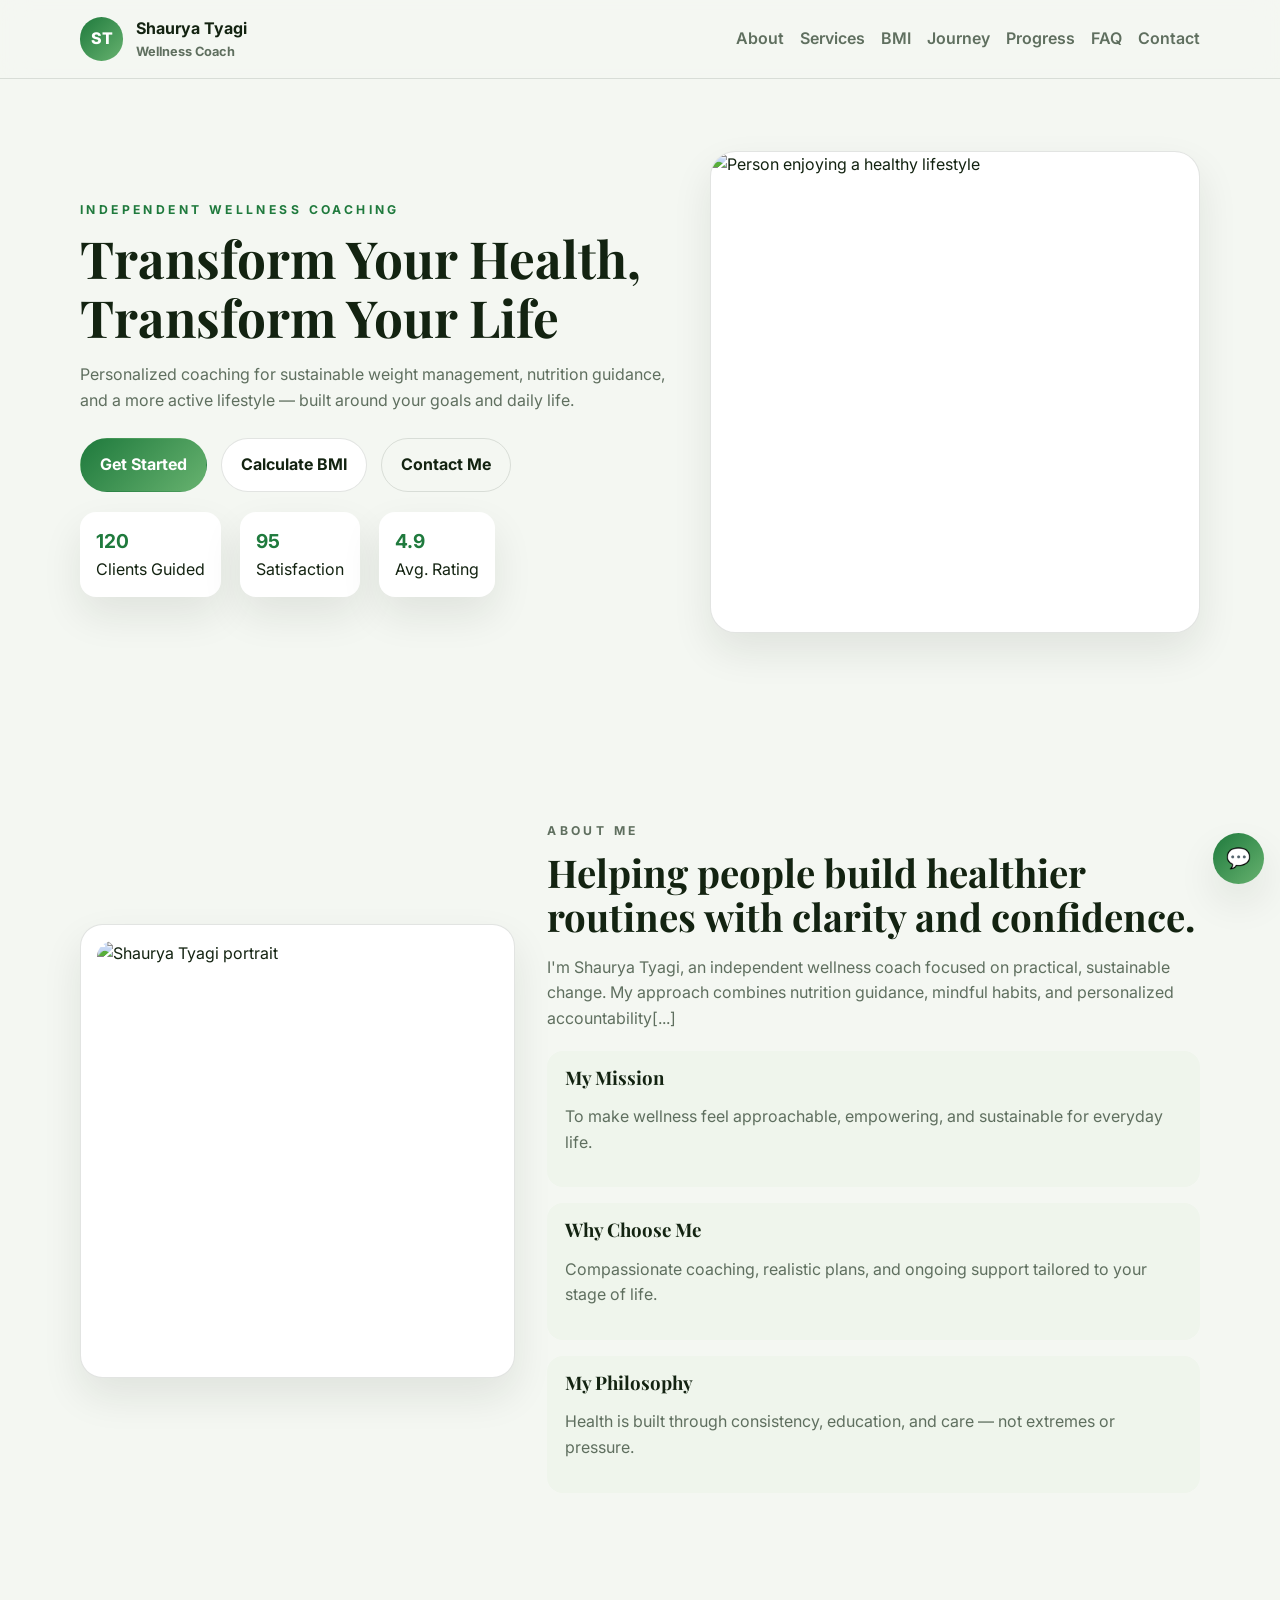
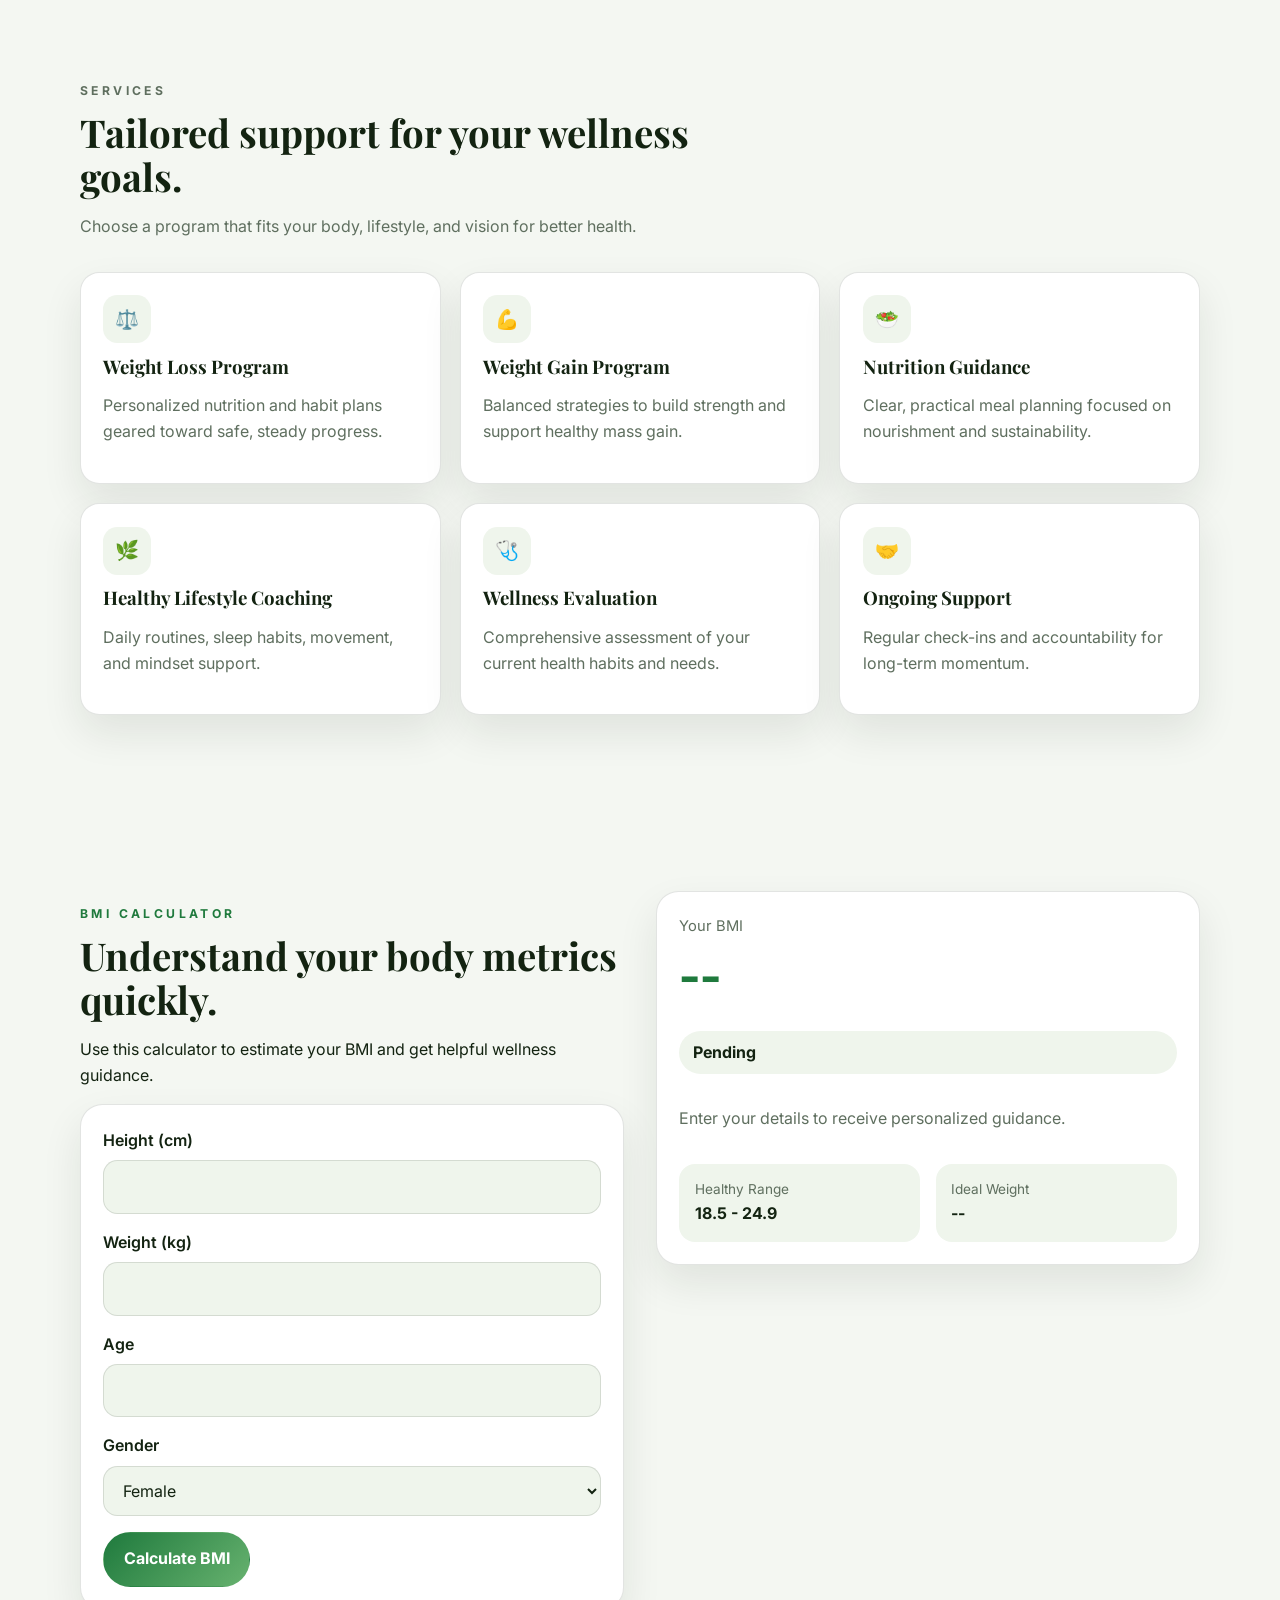
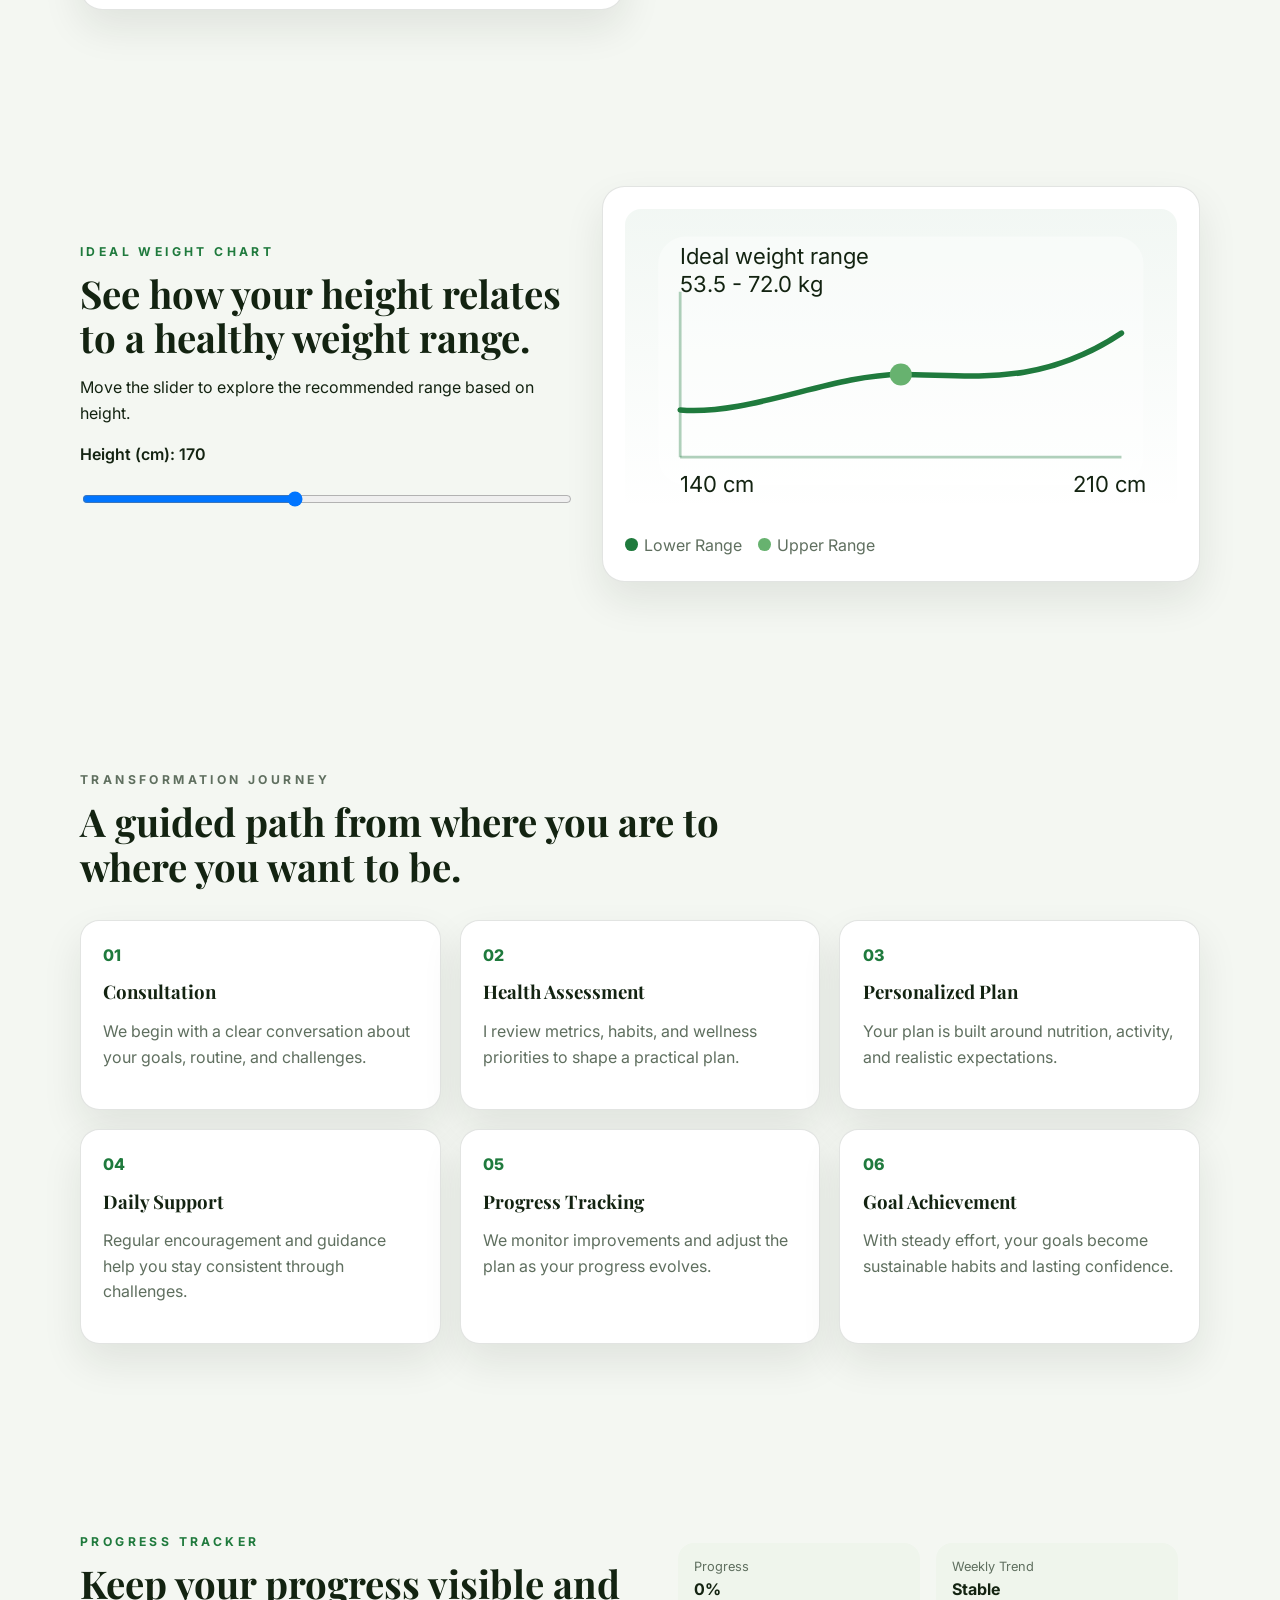
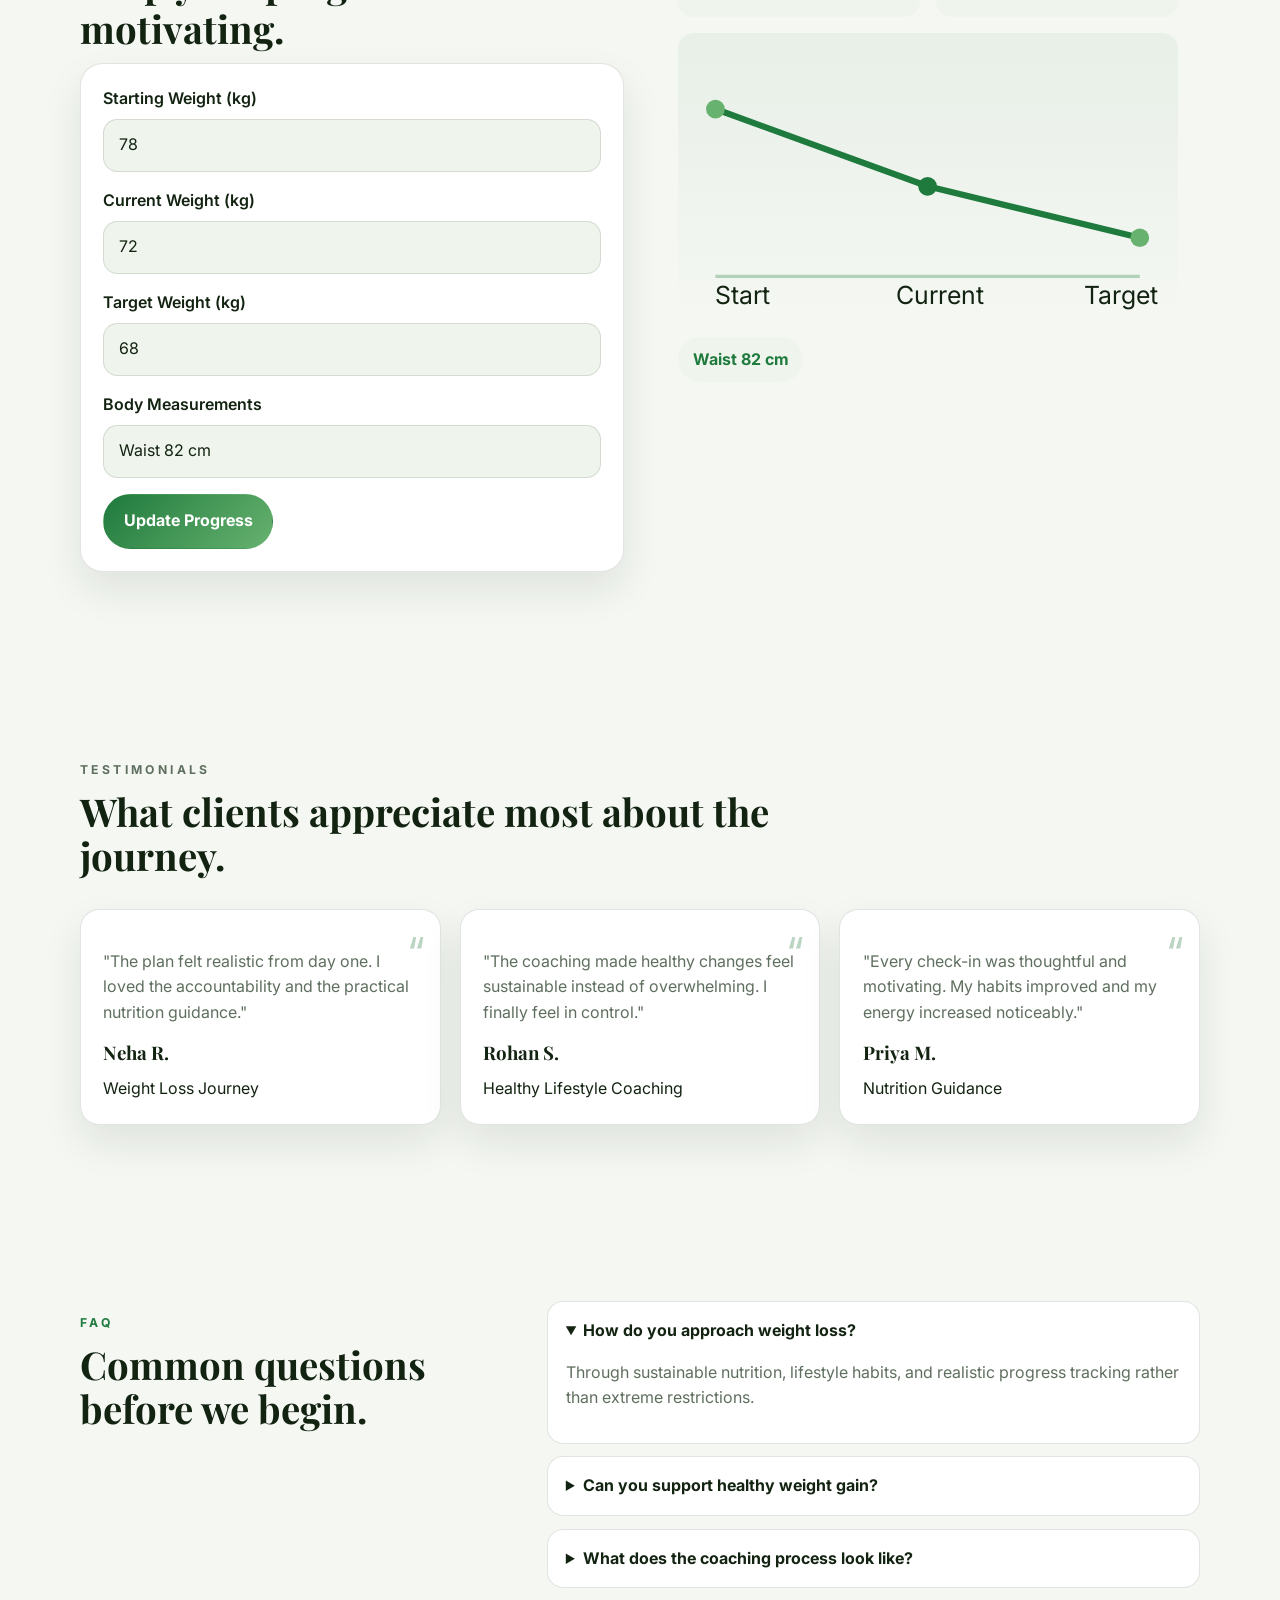
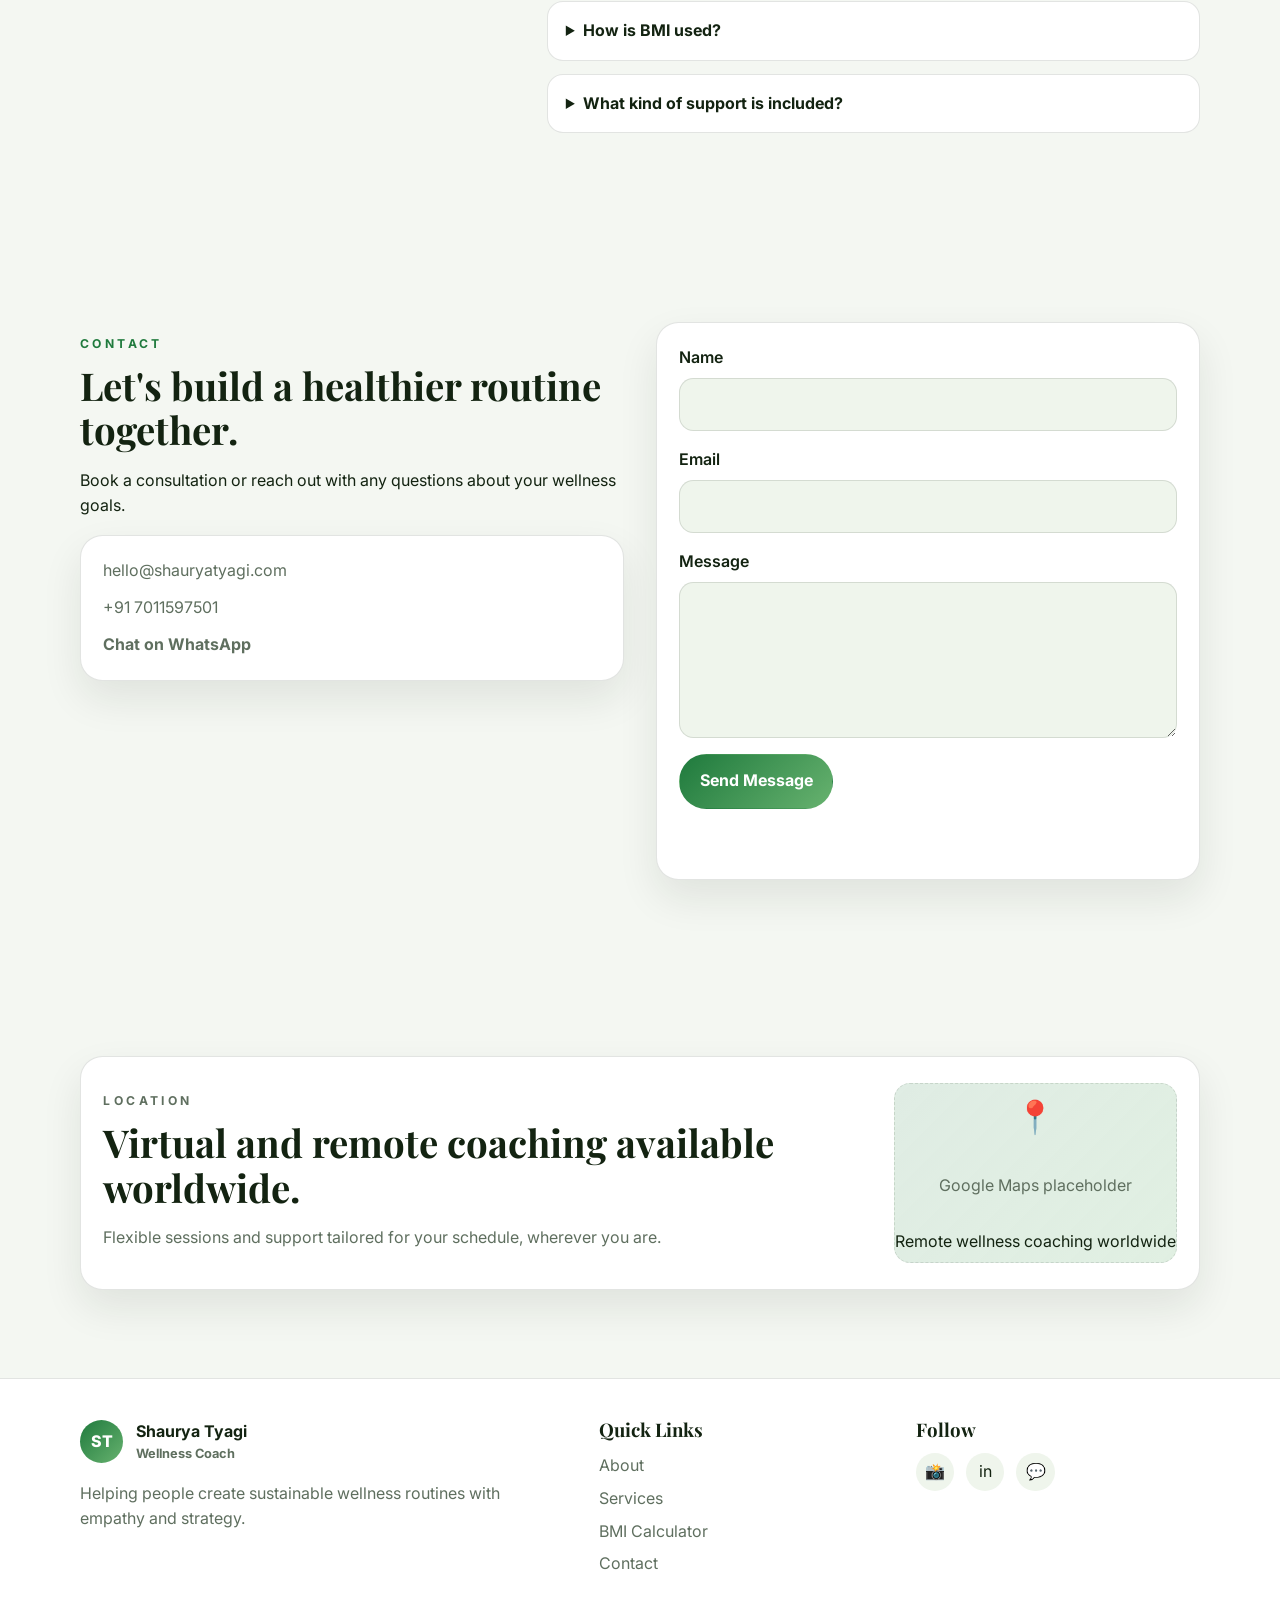
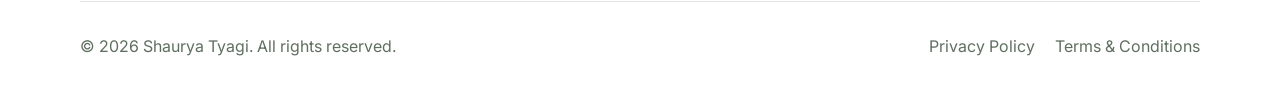
==== commit 11cec6ae: "Update phone number from +919999999999 to +917011597501" ====
--- a/index.html
+++ b/index.html
@@ -5,7 +5,7 @@
     <meta name="viewport" content="width=device-width, initial-scale=1.0" />
     <title>Shaurya Tyagi | Wellness Coaching</title>
     <meta
-      name="description"
+      name="shauryatyagidescription"
       content="Premium wellness coaching for healthy weight loss, weight gain, nutrition guidance, and sustainable lifestyle transformation."
     />
     <meta name="theme-color" content="#1f7a3d" />
@@ -22,7 +22,7 @@
     <meta name="twitter:card" content="summary_large_image" />
     <meta name="twitter:title" content="Shaurya Tyagi | Wellness Coaching" />
     <meta name="twitter:description" content="Premium wellness coaching for sustainable health transformation." />
-    <link rel="icon" href="data:image/svg+xml,%3Csvg xmlns='http://www.w3.org/2000/svg' viewBox='0 0 64 64'%3E%3Crect width='64' height='64' rx='16' fill='%231f7a3d'/%3E%3Cpath d='M20 44c4-10 10-17 12-17s8 7 12 17' stroke='white' stroke-width='4' fill='none' stroke-linecap='round'/%3E%3Cpath d='M24 24c0-6 4-10 8-10s8 4 8 10' stroke='white' stroke-width='4' fill='none' stroke-linecap='round'/%3E%3C/svg%3E" />
+    <link rel="icon" href="data:image/svg+xml,%3Csvg xmlns='http://www.w3.org/2000/svg' viewBox='0 0 64 64'%3E%3Crect width='64' height='64' rx='16' fill='%231f7a3d'/%3E%3Cpath d='M20 44c4-10 10-1[...]
     <link rel="preconnect" href="https://fonts.googleapis.com" />
     <link rel="preconnect" href="https://fonts.gstatic.com" crossorigin />
     <link href="https://fonts.googleapis.com/css2?family=Inter:wght@400;500;600;700;800&family=Playfair+Display:wght@600;700&display=swap" rel="stylesheet" />
@@ -124,7 +124,7 @@
             <p class="eyebrow">About Me</p>
             <h2>Helping people build healthier routines with clarity and confidence.</h2>
             <p>
-              I’m Shaurya Tyagi, an independent wellness coach focused on practical, sustainable change. My approach combines nutrition guidance, mindful habits, and personalized accountability to help people feel better in their bodies and more energized in their lives.
+              I'm Shaurya Tyagi, an independent wellness coach focused on practical, sustainable change. My approach combines nutrition guidance, mindful habits, and personalized accountability[...]
             </p>
             <div class="about-list">
               <div>
@@ -349,17 +349,17 @@
           </div>
           <div class="card-grid">
             <article class="testimonial-card reveal">
-              <p>“The plan felt realistic from day one. I loved the accountability and the practical nutrition guidance.”</p>
+              <p>"The plan felt realistic from day one. I loved the accountability and the practical nutrition guidance."</p>
               <h3>Neha R.</h3>
               <span>Weight Loss Journey</span>
             </article>
             <article class="testimonial-card reveal">
-              <p>“The coaching made healthy changes feel sustainable instead of overwhelming. I finally feel in control.”</p>
+              <p>"The coaching made healthy changes feel sustainable instead of overwhelming. I finally feel in control."</p>
               <h3>Rohan S.</h3>
               <span>Healthy Lifestyle Coaching</span>
             </article>
             <article class="testimonial-card reveal">
-              <p>“Every check-in was thoughtful and motivating. My habits improved and my energy increased noticeably.”</p>
+              <p>"Every check-in was thoughtful and motivating. My habits improved and my energy increased noticeably."</p>
               <h3>Priya M.</h3>
               <span>Nutrition Guidance</span>
             </article>
@@ -402,12 +402,12 @@
         <div class="container contact-grid">
           <div class="reveal">
             <p class="eyebrow">Contact</p>
-            <h2>Let’s build a healthier routine together.</h2>
+            <h2>Let's build a healthier routine together.</h2>
             <p>Book a consultation or reach out with any questions about your wellness goals.</p>
             <div class="contact-card">
               <a href="mailto:hello@shauryatyagi.com">hello@shauryatyagi.com</a>
-              <a href="tel:+919999999999">+91 99999 99999</a>
-              <a class="whatsapp-link" href="https://wa.me/919999999999" target="_blank" rel="noreferrer">Chat on WhatsApp</a>
+              <a href="tel:+917011597501">+91 7011597501</a>
+              <a class="whatsapp-link" href="https://wa.me/917011597501" target="_blank" rel="noreferrer">Chat on WhatsApp</a>
             </div>
           </div>
           <div class="reveal">
@@ -473,7 +473,7 @@
           <div class="social-links">
             <a href="https://www.instagram.com/" target="_blank" rel="noreferrer" aria-label="Instagram">📸</a>
             <a href="https://www.linkedin.com/" target="_blank" rel="noreferrer" aria-label="LinkedIn">in</a>
-            <a href="https://wa.me/919999999999" target="_blank" rel="noreferrer" aria-label="WhatsApp">💬</a>
+            <a href="https://wa.me/917011597501" target="_blank" rel="noreferrer" aria-label="WhatsApp">💬</a>
           </div>
         </div>
       </div>
@@ -487,7 +487,7 @@
     </footer>
 
     <button class="back-to-top" type="button" aria-label="Back to top">↑</button>
-    <a class="floating-whatsapp" href="https://wa.me/919999999999" target="_blank" rel="noreferrer" aria-label="Contact on WhatsApp">💬</a>
+    <a class="floating-whatsapp" href="https://wa.me/917011597501" target="_blank" rel="noreferrer" aria-label="Contact on WhatsApp">💬</a>
 
     <script src="script.js"></script>
   </body>
